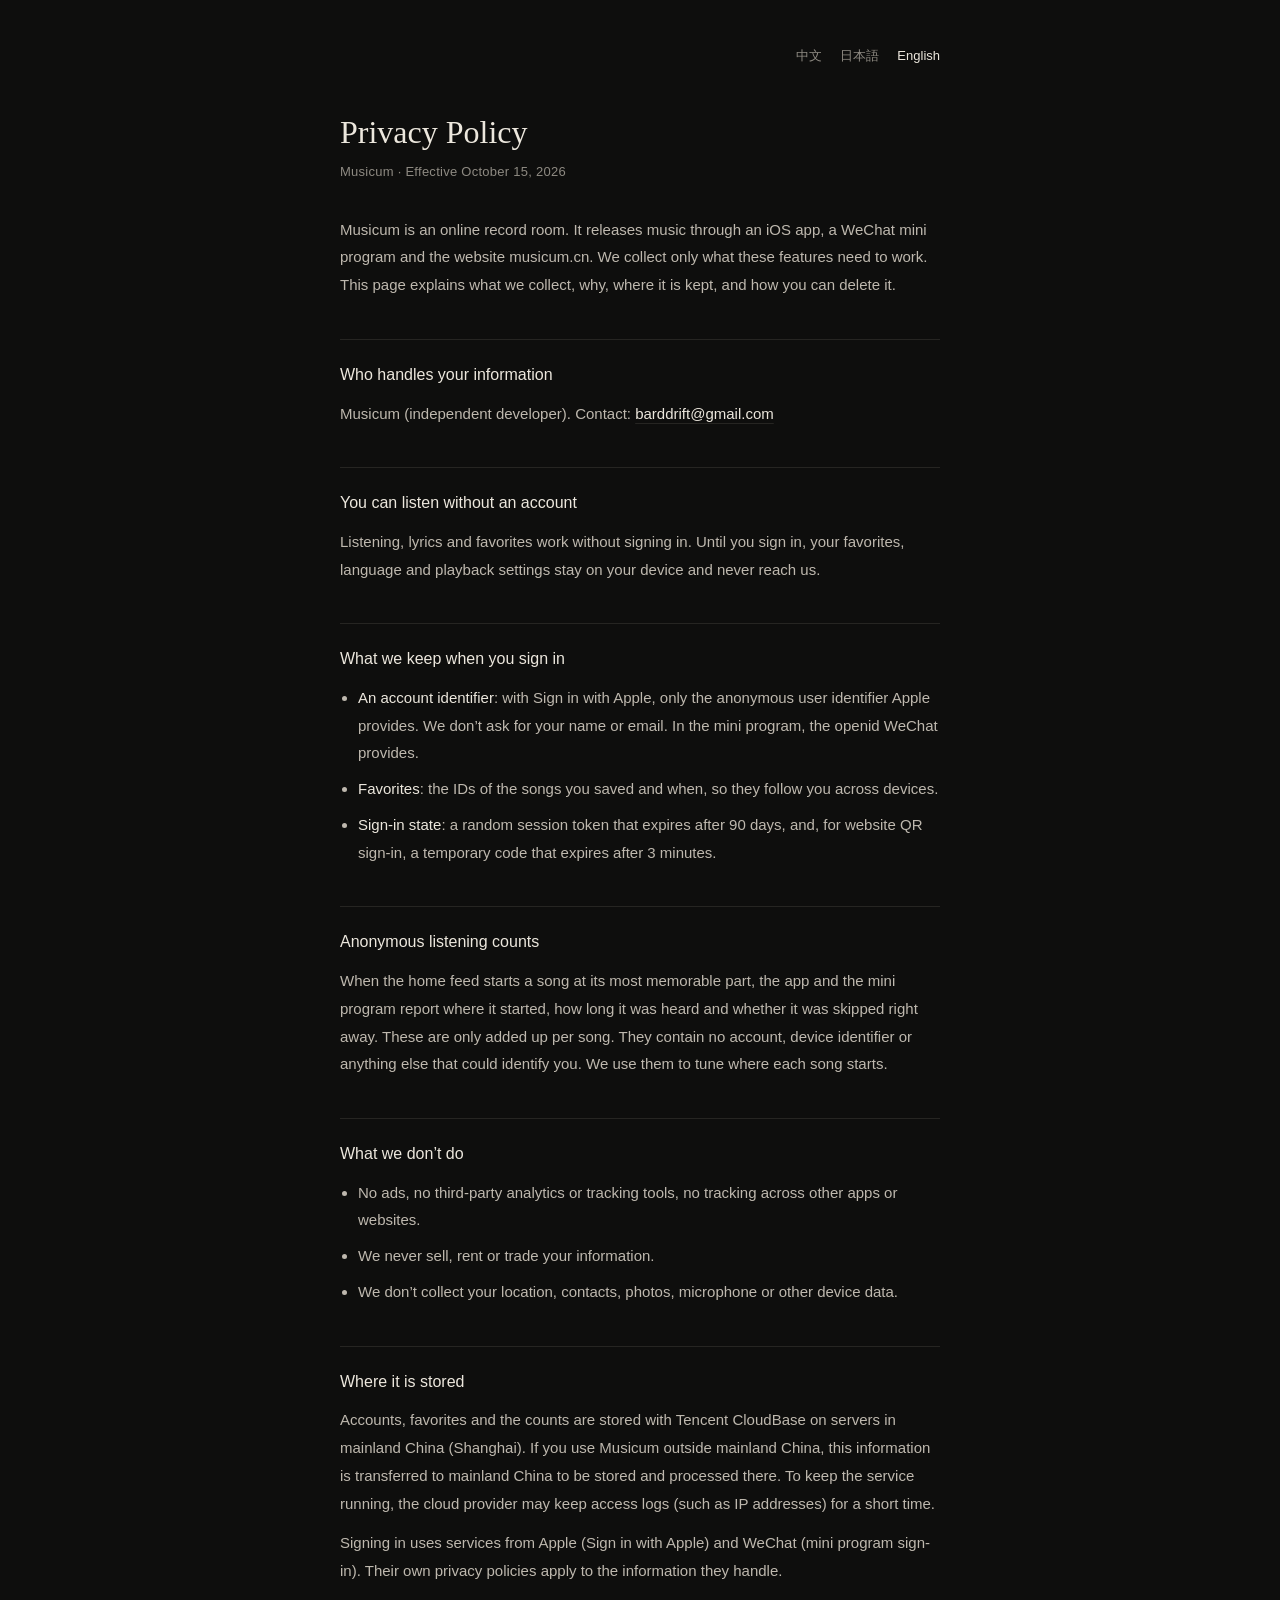
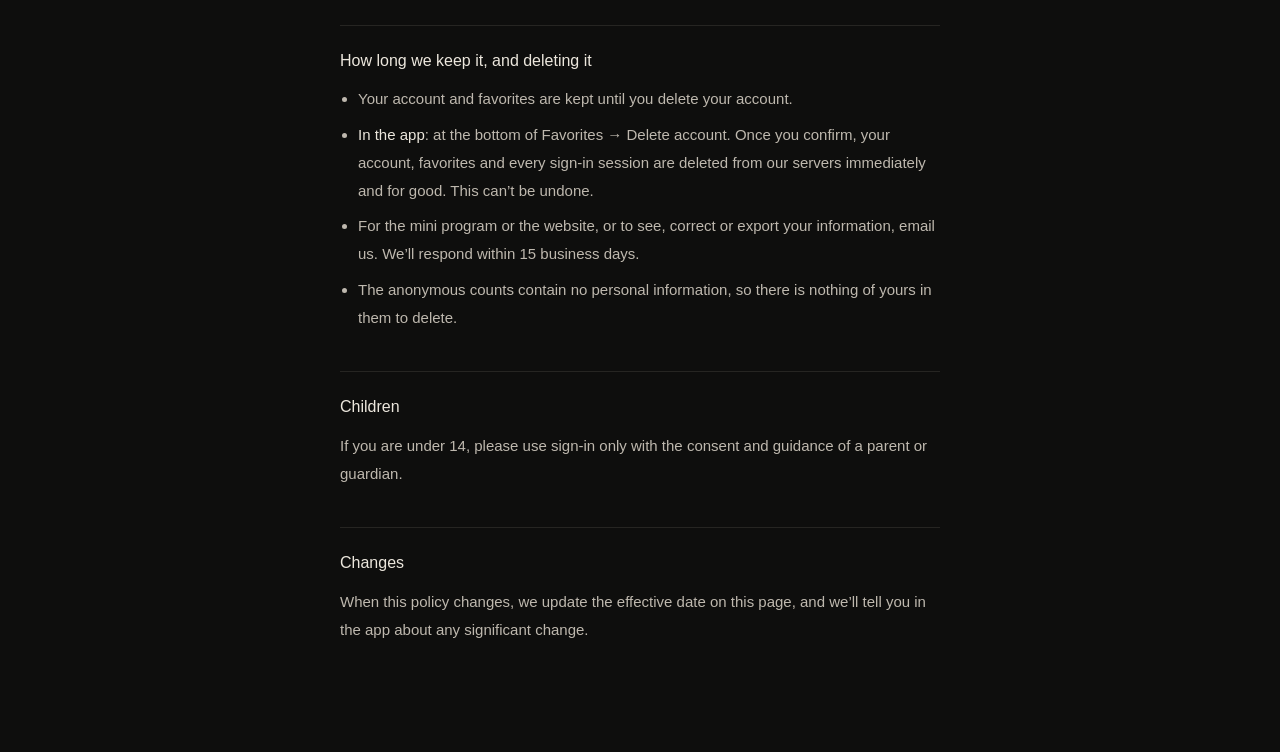
==== privacy/index.html @ ab599e9a "Musicum privacy policy and support pages" ====
<!doctype html>
<html lang="zh-CN">
<head>
<meta charset="utf-8">
<meta name="viewport" content="width=device-width, initial-scale=1">
<title>Musicum · 隐私政策 Privacy Policy</title>
<link rel="stylesheet" href="../legal.css">
</head>
<body>
<main>
  <nav class="langs" aria-label="Language">
    <button data-lang="zh">中文</button><button data-lang="ja">日本語</button><button data-lang="en">English</button>
  </nav>

  <article lang="zh-CN" data-lang="zh">
    <h1>隐私政策</h1>
    <p class="meta">Musicum · 生效日期 2026 年 10 月 15 日</p>
    <p>Musicum 是一间线上唱片室，通过 iOS App、微信小程序和网站 musicum.cn 发布音乐。我们只收集让这些功能正常工作所必需的最少信息。本政策说明收集什么、为什么、存在哪里，以及你怎样删除它们。</p>

    <h2>谁在处理你的信息</h2>
    <p>Musicum（个人开发者）。联系邮箱：<a class="mail" href="mailto:barddrift@gmail.com">barddrift@gmail.com</a></p>

    <h2>不登录也能听</h2>
    <p>听歌、看歌词、收藏都不需要登录。不登录时，收藏、界面语言和播放设置只保存在你自己的设备上，我们收不到。</p>

    <h2>登录后我们保存什么</h2>
    <ul>
      <li><b>账号标识</b>：在 App 里用 Apple 登录时，只保存 Apple 提供的一串匿名用户标识。我们不请求你的姓名和邮箱。在小程序里，是微信提供的 openid。</li>
      <li><b>收藏</b>：你收藏的歌曲编号和收藏时间，用来在不同设备之间同步。</li>
      <li><b>登录状态</b>：一串随机生成的登录凭证，90 天后自动失效。网页扫码登录时的临时登录码，3 分钟后失效。</li>
    </ul>

    <h2>匿名的收听统计</h2>
    <p>在首页从“最抓耳的一段”开始播放时，App 和小程序会上报这首歌从哪一秒开始、听了多久、是否很快划走。这些数据只按歌曲累计成总数，不包含账号、设备标识或任何能认出你的信息。我们用它来调整每首歌的起播位置。</p>

    <h2>我们不做的事</h2>
    <ul>
      <li>没有广告，没有第三方统计或追踪工具，不跨 App 或网站追踪你。</li>
      <li>不出售、不出租、不交换你的信息。</li>
      <li>不收集位置、通讯录、照片、麦克风或其他设备权限信息。</li>
    </ul>

    <h2>信息存在哪里</h2>
    <p>账号、收藏和统计数据存放在腾讯云开发（CloudBase）位于中国大陆（上海）的服务器上。如果你在中国大陆以外使用 Musicum，上述信息会传输到中国大陆存储和处理。为保障服务运行，云服务商可能会短期保留访问日志（例如 IP 地址）。</p>
    <p>为实现登录，我们会使用 Apple（Apple 登录）和微信（小程序登录）提供的服务，它们各自的隐私政策适用于它们处理的信息。</p>

    <h2>保存多久，怎样删除</h2>
    <ul>
      <li>账号和收藏会一直保存，直到你注销账号。</li>
      <li><b>在 App 里注销</b>：「收藏」页底部 → 注销账号。确认后，账号、收藏和所有登录状态会立即从服务器上永久删除，无法恢复。</li>
      <li>在小程序或网站上，或者想查阅、更正、导出你的信息，请发邮件给我们，我们会在 15 个工作日内处理。</li>
      <li>匿名统计不含任何个人信息，因此不在删除范围内。</li>
    </ul>

    <h2>未成年人</h2>
    <p>如果你未满 14 周岁，请在父母或其他监护人的同意和指导下使用登录功能。</p>

    <h2>政策更新</h2>
    <p>本政策更新时，我们会修改本页的生效日期；如有重大变化，会在 App 内提示。</p>
  </article>

  <article lang="ja" data-lang="ja">
    <h1>プライバシーポリシー</h1>
    <p class="meta">Musicum · 発効日 2026年10月15日</p>
    <p>Musicum はオンラインのレコードルームで、iOS アプリ、WeChat ミニプログラム、ウェブサイト musicum.cn で音楽を届けています。機能に必要な最小限の情報だけを扱います。このページでは、何を、なぜ集め、どこに保存し、どう削除できるかを説明します。</p>

    <h2>情報の取扱者</h2>
    <p>Musicum（個人開発者）。連絡先：<a class="mail" href="mailto:barddrift@gmail.com">barddrift@gmail.com</a></p>

    <h2>ログインしなくても聴けます</h2>
    <p>再生、歌詞、お気に入りにログインは不要です。ログインしていない間、お気に入り・表示言語・再生設定はあなたの端末にだけ保存され、私たちには届きません。</p>

    <h2>ログインすると保存するもの</h2>
    <ul>
      <li><b>アカウント識別子</b>：アプリで Apple でサインインした場合、Apple が発行する匿名のユーザー識別子のみを保存します。名前やメールアドレスは求めません。ミニプログラムでは WeChat の openid です。</li>
      <li><b>お気に入り</b>：曲の番号と追加日時。端末間の同期に使います。</li>
      <li><b>ログイン状態</b>：ランダムなログイントークン（90日で失効）。ウェブ版の QR ログインの一時コード（3分で失効）。</li>
    </ul>

    <h2>匿名の再生統計</h2>
    <p>ホームで曲を「いちばん耳に残る部分」から再生したとき、アプリとミニプログラムは、何秒から始まり、どれだけ聴かれ、すぐにスキップされたかを送信します。曲ごとの合計としてのみ集計され、アカウントや端末の識別子など、あなたを特定できる情報は含みません。各曲の再生開始位置の調整に使います。</p>

    <h2>私たちがしないこと</h2>
    <ul>
      <li>広告、第三者の解析・トラッキングツールはありません。他のアプリやサイトをまたいだ追跡もしません。</li>
      <li>情報を販売・貸与・交換しません。</li>
      <li>位置情報、連絡先、写真、マイクなどの情報は集めません。</li>
    </ul>

    <h2>保存場所</h2>
    <p>アカウント、お気に入り、統計は、Tencent CloudBase の中国本土（上海）のサーバーに保存されます。中国本土以外から Musicum を利用する場合、これらの情報は中国本土に移転され、そこで保存・処理されます。サービス運用のため、クラウド事業者がアクセスログ（IP アドレスなど）を短期間保持することがあります。</p>
    <p>ログインには Apple（Apple でサインイン）と WeChat（ミニプログラムのログイン）のサービスを利用します。それらが扱う情報には、各社のプライバシーポリシーが適用されます。</p>

    <h2>保存期間と削除</h2>
    <ul>
      <li>アカウントとお気に入りは、アカウントを削除するまで保存されます。</li>
      <li><b>アプリで削除</b>：「お気に入り」の一番下 →「アカウントを削除」。確認すると、アカウント・お気に入り・すべてのログイン状態がサーバーから直ちに完全に削除され、元には戻せません。</li>
      <li>ミニプログラムやウェブ版、または情報の開示・訂正・書き出しを希望する場合は、メールでご連絡ください。15営業日以内に対応します。</li>
      <li>匿名統計は個人情報を含まないため、削除の対象外です。</li>
    </ul>

    <h2>未成年の方</h2>
    <p>14歳未満の方は、保護者の同意と指導のもとでログイン機能をご利用ください。</p>

    <h2>改定</h2>
    <p>このポリシーを改定する場合は、このページの発効日を更新し、重要な変更はアプリ内でお知らせします。</p>
  </article>

  <article lang="en" data-lang="en">
    <h1>Privacy Policy</h1>
    <p class="meta">Musicum · Effective October 15, 2026</p>
    <p>Musicum is an online record room. It releases music through an iOS app, a WeChat mini program and the website musicum.cn. We collect only what these features need to work. This page explains what we collect, why, where it is kept, and how you can delete it.</p>

    <h2>Who handles your information</h2>
    <p>Musicum (independent developer). Contact: <a class="mail" href="mailto:barddrift@gmail.com">barddrift@gmail.com</a></p>

    <h2>You can listen without an account</h2>
    <p>Listening, lyrics and favorites work without signing in. Until you sign in, your favorites, language and playback settings stay on your device and never reach us.</p>

    <h2>What we keep when you sign in</h2>
    <ul>
      <li><b>An account identifier</b>: with Sign in with Apple, only the anonymous user identifier Apple provides. We don’t ask for your name or email. In the mini program, the openid WeChat provides.</li>
      <li><b>Favorites</b>: the IDs of the songs you saved and when, so they follow you across devices.</li>
      <li><b>Sign-in state</b>: a random session token that expires after 90 days, and, for website QR sign-in, a temporary code that expires after 3 minutes.</li>
    </ul>

    <h2>Anonymous listening counts</h2>
    <p>When the home feed starts a song at its most memorable part, the app and the mini program report where it started, how long it was heard and whether it was skipped right away. These are only added up per song. They contain no account, device identifier or anything else that could identify you. We use them to tune where each song starts.</p>

    <h2>What we don’t do</h2>
    <ul>
      <li>No ads, no third-party analytics or tracking tools, no tracking across other apps or websites.</li>
      <li>We never sell, rent or trade your information.</li>
      <li>We don’t collect your location, contacts, photos, microphone or other device data.</li>
    </ul>

    <h2>Where it is stored</h2>
    <p>Accounts, favorites and the counts are stored with Tencent CloudBase on servers in mainland China (Shanghai). If you use Musicum outside mainland China, this information is transferred to mainland China to be stored and processed there. To keep the service running, the cloud provider may keep access logs (such as IP addresses) for a short time.</p>
    <p>Signing in uses services from Apple (Sign in with Apple) and WeChat (mini program sign-in). Their own privacy policies apply to the information they handle.</p>

    <h2>How long we keep it, and deleting it</h2>
    <ul>
      <li>Your account and favorites are kept until you delete your account.</li>
      <li><b>In the app</b>: at the bottom of Favorites → Delete account. Once you confirm, your account, favorites and every sign-in session are deleted from our servers immediately and for good. This can’t be undone.</li>
      <li>For the mini program or the website, or to see, correct or export your information, email us. We’ll respond within 15 business days.</li>
      <li>The anonymous counts contain no personal information, so there is nothing of yours in them to delete.</li>
    </ul>

    <h2>Children</h2>
    <p>If you are under 14, please use sign-in only with the consent and guidance of a parent or guardian.</p>

    <h2>Changes</h2>
    <p>When this policy changes, we update the effective date on this page, and we’ll tell you in the app about any significant change.</p>
  </article>
</main>
<script src="../legal.js"></script>
</body>
</html>
---- legal.css ----
/* Musicum's privacy and support pages: the site's night palette, nothing more. */
:root {
  --ink: #0e0e0d;
  --line: #262522;
  --paper: #ece7dd;
  --paper-old: #beb8ae;
  --mute: #8e8a82;
  --lamp: #e9b65c;
  color-scheme: dark;
}
* { box-sizing: border-box; }
html { -webkit-text-size-adjust: 100%; }
body {
  margin: 0;
  background: var(--ink);
  color: var(--paper-old);
  font: 15px/1.85 -apple-system, BlinkMacSystemFont, "PingFang SC", "Hiragino Sans", "Helvetica Neue", sans-serif;
}
main { max-width: 640px; margin: 0 auto; padding: 40px 20px 96px; }
.langs { display: flex; gap: 18px; justify-content: flex-end; margin-bottom: 40px; }
.langs button {
  background: none; border: 0; padding: 4px 0; cursor: pointer;
  font: inherit; font-size: 13px; color: var(--mute);
}
.langs button[aria-pressed="true"] { color: var(--paper); }
article { display: none; }
article.on { display: block; }
h1 {
  margin: 0; color: var(--paper); font-weight: 400; font-size: 32px; line-height: 1.3;
  font-family: "Songti SC", "Hiragino Mincho ProN", Georgia, serif;
}
.meta { margin: 6px 0 32px; color: var(--mute); font-size: 13px; letter-spacing: 0.02em; }
h2 {
  margin: 40px 0 10px; padding-top: 20px; border-top: 0.5px solid var(--line);
  color: var(--paper); font-weight: 400; font-size: 16px;
}
h3 { margin: 22px 0 4px; color: var(--paper); font-weight: 400; font-size: 15px; }
p, ul { margin: 0 0 12px; }
ul { padding-left: 1.2em; }
li { margin-bottom: 8px; }
b { color: var(--paper); font-weight: 500; }
a { color: var(--paper); text-decoration-color: var(--line); text-underline-offset: 4px; }
a:hover { text-decoration-color: var(--lamp); }
.contact { margin: 20px 0; font-size: 17px; }
.links { margin-top: 40px; font-size: 13px; }
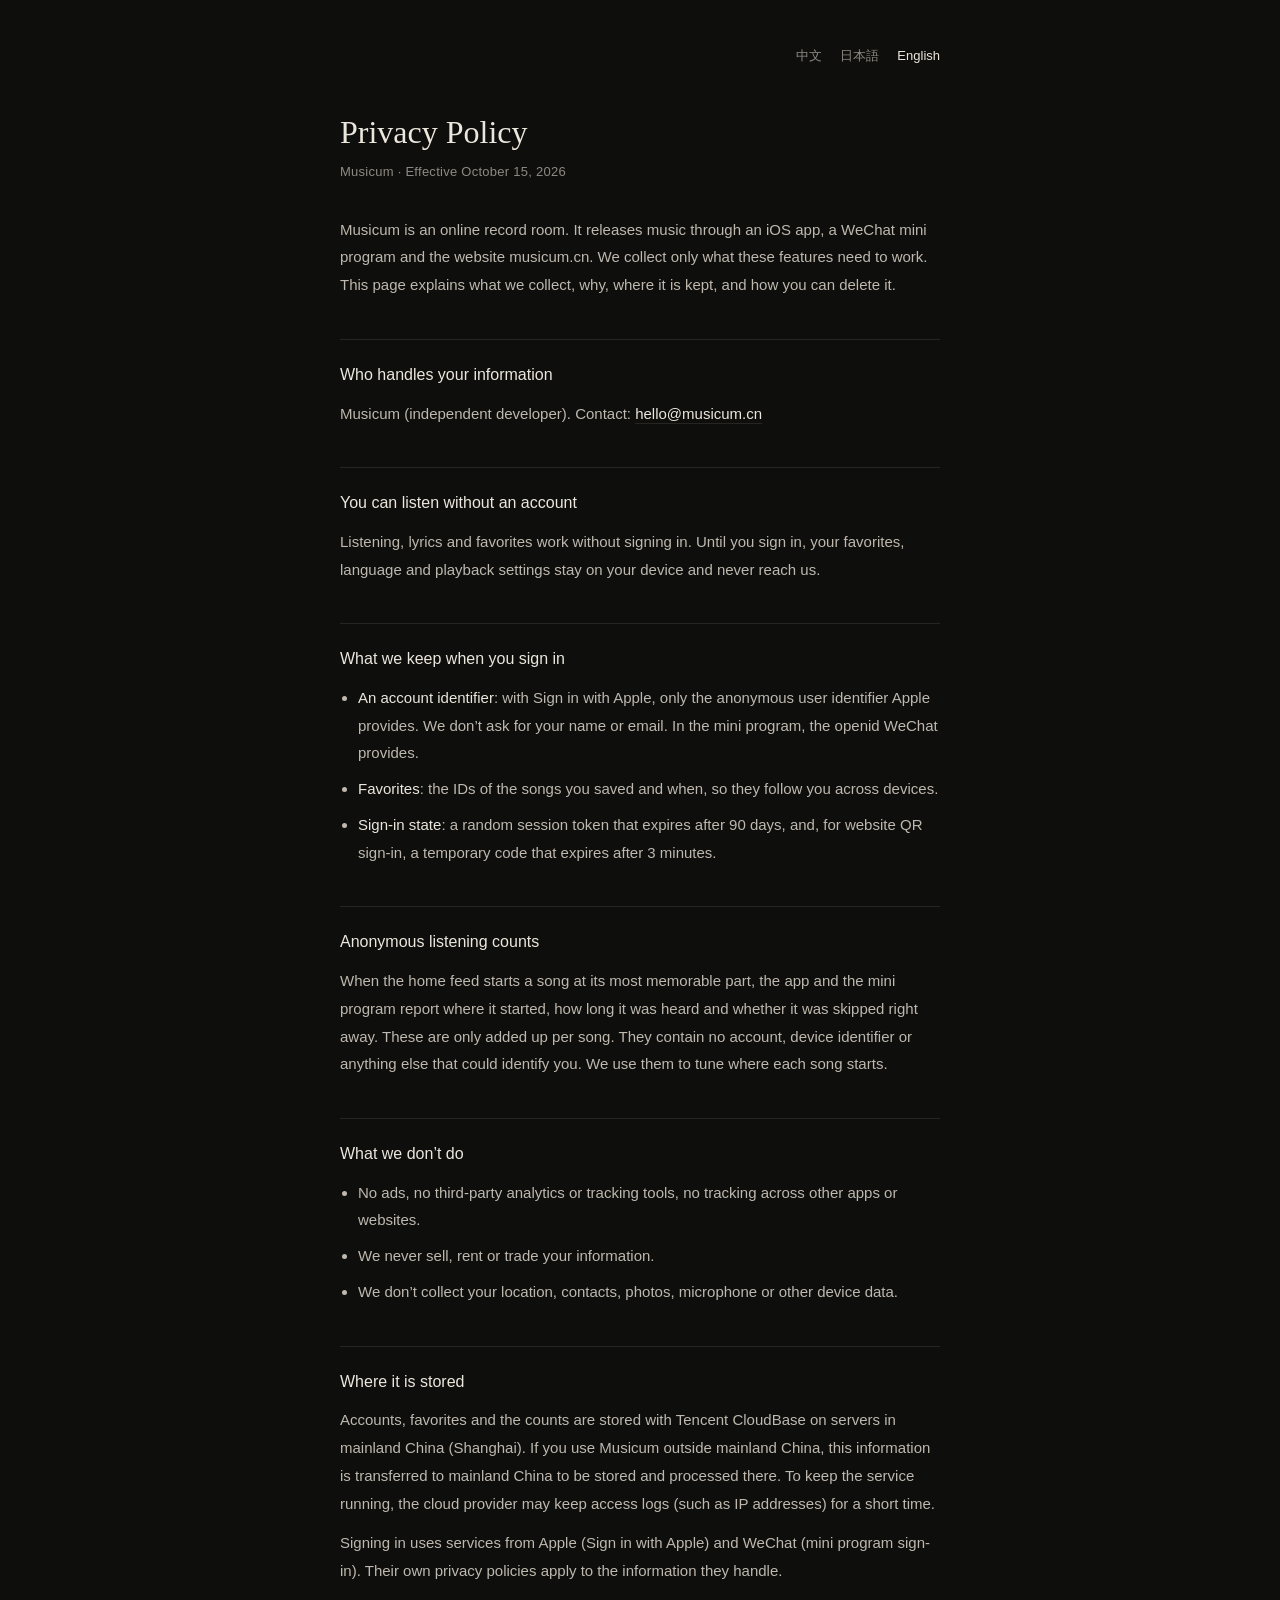
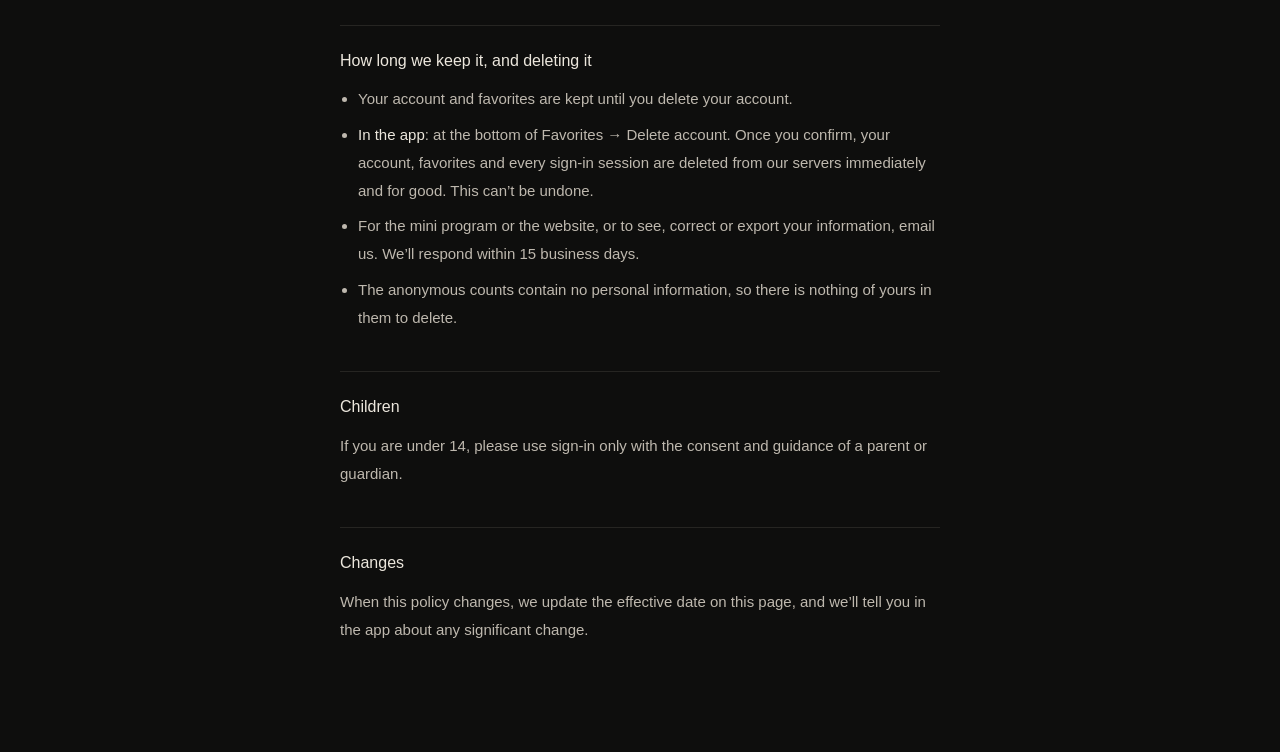
==== commit dc4fc2e5: "Contact email: hello@musicum.cn Co-Authored-By: Claude Opus 5.5 <noreply@anthropic.com>" ====
--- a/privacy/index.html
+++ b/privacy/index.html
@@ -18,7 +18,7 @@
     <p>Musicum 是一间线上唱片室，通过 iOS App、微信小程序和网站 musicum.cn 发布音乐。我们只收集让这些功能正常工作所必需的最少信息。本政策说明收集什么、为什么、存在哪里，以及你怎样删除它们。</p>
 
     <h2>谁在处理你的信息</h2>
-    <p>Musicum（个人开发者）。联系邮箱：<a class="mail" href="mailto:barddrift@gmail.com">barddrift@gmail.com</a></p>
+    <p>Musicum（个人开发者）。联系邮箱：<a class="mail" href="mailto:hello@musicum.cn">hello@musicum.cn</a></p>
 
     <h2>不登录也能听</h2>
     <p>听歌、看歌词、收藏都不需要登录。不登录时，收藏、界面语言和播放设置只保存在你自己的设备上，我们收不到。</p>
@@ -65,7 +65,7 @@
     <p>Musicum はオンラインのレコードルームで、iOS アプリ、WeChat ミニプログラム、ウェブサイト musicum.cn で音楽を届けています。機能に必要な最小限の情報だけを扱います。このページでは、何を、なぜ集め、どこに保存し、どう削除できるかを説明します。</p>
 
     <h2>情報の取扱者</h2>
-    <p>Musicum（個人開発者）。連絡先：<a class="mail" href="mailto:barddrift@gmail.com">barddrift@gmail.com</a></p>
+    <p>Musicum（個人開発者）。連絡先：<a class="mail" href="mailto:hello@musicum.cn">hello@musicum.cn</a></p>
 
     <h2>ログインしなくても聴けます</h2>
     <p>再生、歌詞、お気に入りにログインは不要です。ログインしていない間、お気に入り・表示言語・再生設定はあなたの端末にだけ保存され、私たちには届きません。</p>
@@ -112,7 +112,7 @@
     <p>Musicum is an online record room. It releases music through an iOS app, a WeChat mini program and the website musicum.cn. We collect only what these features need to work. This page explains what we collect, why, where it is kept, and how you can delete it.</p>
 
     <h2>Who handles your information</h2>
-    <p>Musicum (independent developer). Contact: <a class="mail" href="mailto:barddrift@gmail.com">barddrift@gmail.com</a></p>
+    <p>Musicum (independent developer). Contact: <a class="mail" href="mailto:hello@musicum.cn">hello@musicum.cn</a></p>
 
     <h2>You can listen without an account</h2>
     <p>Listening, lyrics and favorites work without signing in. Until you sign in, your favorites, language and playback settings stay on your device and never reach us.</p>
